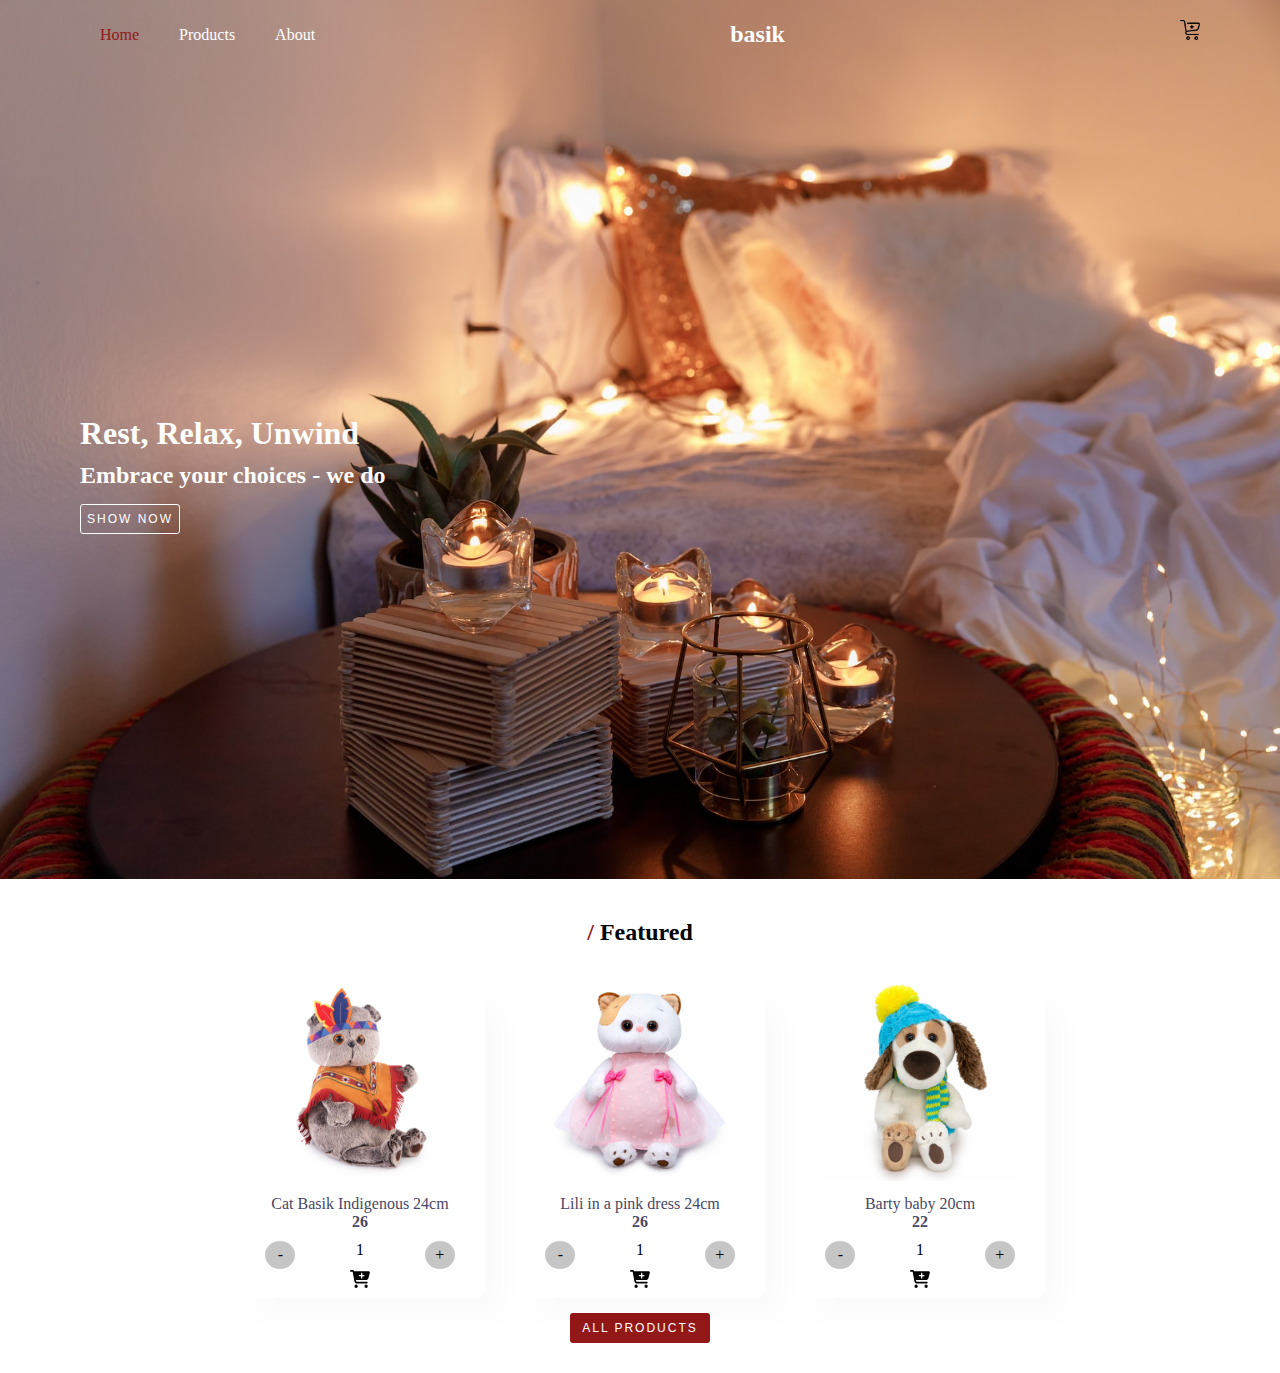
==== index.html @ d174b93e "raw_commit" ====
<!DOCTYPE html>
<html lang="en">
<head>
  <meta charset="UTF-8">
  <meta http-equiv="X-UA-Compatible" content="IE=edge">
  <meta name="viewport" content="width=device-width, initial-scale=1.0">
  <meta name="description" content="Online store">
  <link rel="stylesheet" href="style.css">
  <title>Basik online store</title>
</head>
<body>
  <section class="section">
    <!-- Cart bag -->
    <div class="cart-bag">
      <img class="xmark" src="/icons/xmark-solid.svg" alt="">
        <section class="featured-bag">
          <h2 class="featured__title">Your Bag</h2>
          <div class="productsContainer">
          </div>
          <div class="lowerbag">
            <h2 class="total">Total : 0</h2>
            <button class="featured__btn">CHECKOUT</button>
          </div>
        </section>
    </div>
    <!-- header -->
    <header class="header">
      <div>
        <ul class="navbar">
          <li class="navbar__li"><a class="navbar__a active" href="index.html">Home</a></li>
          <li class="navbar__li"><a class="navbar__a" href="shop.html">Products</a></li>
          <li class="navbar__li"><a class="navbar__a" href="about.html">About</a></li>
        </ul>
      </div>
      <a class="header__a" href="#"><p class="header__logo">basik</p></a>
      <div class="header__a header__cart shop"><img img class="bucket icon" src="/icons/add-cart.png" alt=""></div>
    </header>
    <main class="main">
      <h1 class="main__title">Rest, Relax, Unwind</h1>
      <h2 class="main__subtitle">Embrace your choices - we do</h2>
      <a href="shop.html">
        <button class="main__btn">SHOW NOW</button>
      </a>
    </main>
  </section>
  <!-- Products -->
  <section class="featured">
    <h2 class="featured__title"><span class="span">/</span> Featured</h2>
    <div class="products-container">
      <div class="product" data-id="01">
        <img class="product__img" src="/img/Basik_indigenous.jpeg" alt="cat">
        <div class="product__description">
          <p class="product__text">Cat Basik Indigenous 24cm</p>
          <p class="product__price">26</p>
        </div>
        <!-- counter -->
        <div class="product__counter-wrapper counter">
          <div class="product__control counter__minus" data-action="minus">-</div>
          <div class="product__current counter__number" data-counter="">1</div>
          <div class="product__control counter__minus" data-action="plus">+</div>
        </div>
        <img data-cart class="icon" src="icons/cart-plus-solid.svg" alt="cart">
      </div>
      <div class="product"  data-id="10">
        <img class="product__img" src="/img/Lili_pink.jpg" alt="Lili">
        <div class="product__description">
          <p class="product__text">Lili in a pink dress 24cm</p>
          <p class="product__price">26</p>
        </div>
        <!-- counter -->
        <div class="product__counter-wrapper counter">
          <div class="product__control counter__minus" data-action="minus">-</div>
          <div class="product__current counter__number" data-counter="">1</div>
          <div class="product__control counter__minus" data-action="plus">+</div>
        </div>
        <img data-cart class="icon" src="icons/cart-plus-solid.svg" alt="cart">
      </div>
      <div class="product" data-id="11">
        <img class="product__img" src="/img/barty_front.jpg" alt="barty">
        <div class="product__description">
          <p class="product__text">Barty baby 20cm</p>
          <p class="product__price">22</p>
        </div>
        <!-- counter -->
        <div class="product__counter-wrapper counter">
          <div class="product__control counter__minus" data-action="minus">-</div>
          <div class="product__current counter__number" data-counter="">1</div>
          <div class="product__control counter__minus" data-action="plus">+</div>
        </div>
        <img data-cart class="icon" src="icons/cart-plus-solid.svg" alt="cart">
      </div>
    </div>
    <!-- btn -->
    <a href="shop.html">
      <button class="featured__btn">ALL PRODUCTS</button>
    </a>
  </section>
  <script src="script.js"></script>
</body>
</html>
---- style.css ----
* {
  margin: 0;
  padding: 0;
  box-sizing: border-box;
}

body {
  width: 100%;
}

.section {
  background: url(img/first_section_background.jpg);
  background-size: cover;
  background-position: top 25% right 0;
}

.header {
  display: flex;
  align-items: center;
  justify-content: space-between;
  padding: 20px 20px;
  max-width: 1550px;
  margin: 0 auto;
}
.header__logo {
  text-decoration: none;
  font-size: 24px;
  font-weight: 800;
  color: white;
}
.header__a {
  text-decoration: none;
}
.header__cart {
  color: white;
}

.navbar {
  display: flex;
  align-items: center;
  justify-content: center;
}
.navbar__li {
  list-style: none;
  padding: 0 10px;
}
.navbar__a {
  text-decoration: none;
  font-size: 16px;
  font-weight: 500;
  color: white;
  transition: 0.3s ease;
}
.navbar__a:hover, .navbar__a.active {
  color: rgb(147, 24, 24);
}

.icon {
  width: 20px;
  height: 20px;
  background: transparent;
  margin-bottom: 5px;
}

.main {
  height: 90vh;
  max-width: 1550px;
  margin: 0 auto;
  padding: 0 20px;
  display: flex;
  flex-direction: column;
  align-items: flex-start;
  justify-content: center;
}
.main__title {
  color: white;
  font-size: 32px;
  margin-bottom: 10px;
}
.main__subtitle {
  color: white;
  margin-bottom: 15px;
}
.main__btn {
  color: white;
  background: transparent;
  border: 1px solid white;
  border-radius: 3px;
  font-size: 12px;
  width: 100px;
  height: 30px;
  letter-spacing: 2px;
  transition: all 300ms ease;
}

.main__btn:hover {
  background: rgb(147, 24, 24);
  color: rgb(255, 255, 255);
  border: none;
}

.span {
  color: rgb(147, 24, 24);
}

.cart {
  width: 25px;
  height: 25px;
  border-radius: 50px;
  background-color: rgb(198, 198, 198);
  color: black;
  position: absolute;
  bottom: 15px;
  right: 10px;
}

.featured {
  text-align: center;
  max-width: 1550px;
  margin: 0 auto;
  padding-top: 40px;
}
.featured__btn {
  color: white;
  background: rgb(147, 24, 24);
  border: none;
  border-radius: 3px;
  font-size: 12px;
  width: 140px;
  height: 30px;
  letter-spacing: 2px;
  margin-bottom: 30px;
}
.featured__btn:hover {
  cursor: pointer;
  background: rgb(119, 119, 119);
  transition: 0.3s;
}

.products-container {
  display: flex;
  flex-direction: column;
  align-items: center;
  padding-top: 20px;
  max-width: 85%;
  margin: 0 auto;
}

.product:hover {
  box-shadow: 20px 20px 30px 30px rgba(0, 0, 0, 0.06);
}

.product {
  position: relative;
  width: 25%;
  width: 250px;
  cursor: pointer;
  border-radius: 10px;
  box-shadow: 20px 20px 30px rgba(0, 0, 0, 0.02);
  margin: 15px 0;
  transition: 0.2s ease;
}
.product__img {
  width: 200px;
  height: 200px;
  border-radius: 10px;
  margin-bottom: 10px;
}
.product__price {
  color: rgb(72, 72, 101);
  font-weight: 600;
  margin-bottom: 10px;
}
.product__text {
  color: rgb(72, 72, 101);
}

.counter {
  display: flex;
  justify-content: center;
  justify-content: space-around;
}

.counter__minus {
  outline: none;
  background: rgb(198, 198, 198);
  border-radius: 100%;
  width: 30px;
  padding: 5px;
}

.shop {
  color: black;
}

.shop:hover {
  cursor: pointer;
  transform: scale(1.2);
  transition: transform 0.2s;
}

.grey {
  color: rgb(72, 72, 101);
}

.main-shop {
  height: 30vh;
  max-width: 1550px;
  margin: 0 auto;
  padding: 0 100px;
  background-color: rgb(203, 203, 203);
  display: flex;
  align-items: center;
}

.products {
  display: flex;
  flex-direction: row;
  text-align: center;
  max-width: 1550px;
  margin: 0 auto;
  padding-top: 40px;
}

.product-shop {
  flex-wrap: wrap;
}

.filter {
  text-align: left;
  max-width: 190px;
  padding-left: 10px;
}

.search-container {
  display: flex;
  flex-direction: column;
  align-items: center;
}

.input {
  width: 110px;
  height: 25px;
  background-color: rgb(203, 203, 203);
  border: none;
  border-radius: 3px;
  margin-bottom: 10px;
}

.search-btn {
  width: 50px;
  height: 20px;
  background-color: rgb(203, 203, 203);
  color: rgb(72, 72, 101);
  border: none;
  border-radius: 3px;
  margin-bottom: 5px;
}

.input-range {
  width: 100px;
  height: 5px;
  margin-bottom: 7px;
}

.shop-title {
  font-size: 16px;
  margin-bottom: 10px;
}

.shop-text {
  color: rgb(72, 72, 101);
  margin-bottom: 10px;
  cursor: pointer;
}

.shop-value {
  color: rgb(72, 72, 101);
  font-size: 14px;
}

.about-text {
  padding: 20px 0 100px;
  max-width: 600px;
  padding: 30px;
  margin: 0 auto;
  text-align: left;
}

@media only screen and (min-width: 768px) {
  .header {
    padding: 20px 80px;
  }
  .navbar__li {
    padding: 0 20px;
  }
  .main {
    padding: 0 80px;
  }
  .products-container {
    flex-direction: row;
    justify-content: center;
  }
  .product {
    margin: 15px 15px 15px;
  }
  .filter {
    padding-left: 80px;
  }
}
@media only screen and (max-width: 378px) {
  .product {
    width: 25%;
    width: 150px;
  }
  .product__img {
    width: 150px;
    height: 150px;
  }
  .cart {
    width: 15px;
    height: 15px;
  }
}
.cart-bag {
  position: fixed;
  top: 0;
  right: -100%;
  height: 100vh;
  background: rgb(203, 203, 203);
  transition: 0.6s all;
  z-index: 40;
  min-width: 250px;
}

.cart-bag_active {
  right: 0px;
}

.none {
  display: none;
}

.xmark {
  width: 20px;
  height: 20px;
}

.featured-bag {
  padding-top: 0;
  text-align: center;
  margin: 0 auto;
  width: 90%;
}

.productsContainer {
  width: 300px;
}

.bag {
  height: 60px;
  width: 275px;
  display: flex;
}

.bag-img {
  height: 60px;
  width: 100px;
}

.bag-description {
  padding: 0 50px 0 20px;
  width: 200px;
  padding: 10px 20px;
  text-align: left;
}

.bag-text {
  font-size: 12px;
}

.bag-price {
  font-size: 14px;
  margin: 0;
}

.bag-remove {
  font-size: 12px;
}

.total {
  font-size: 18px;
  margin-bottom: 20px;
}/*# sourceMappingURL=style.css.map */
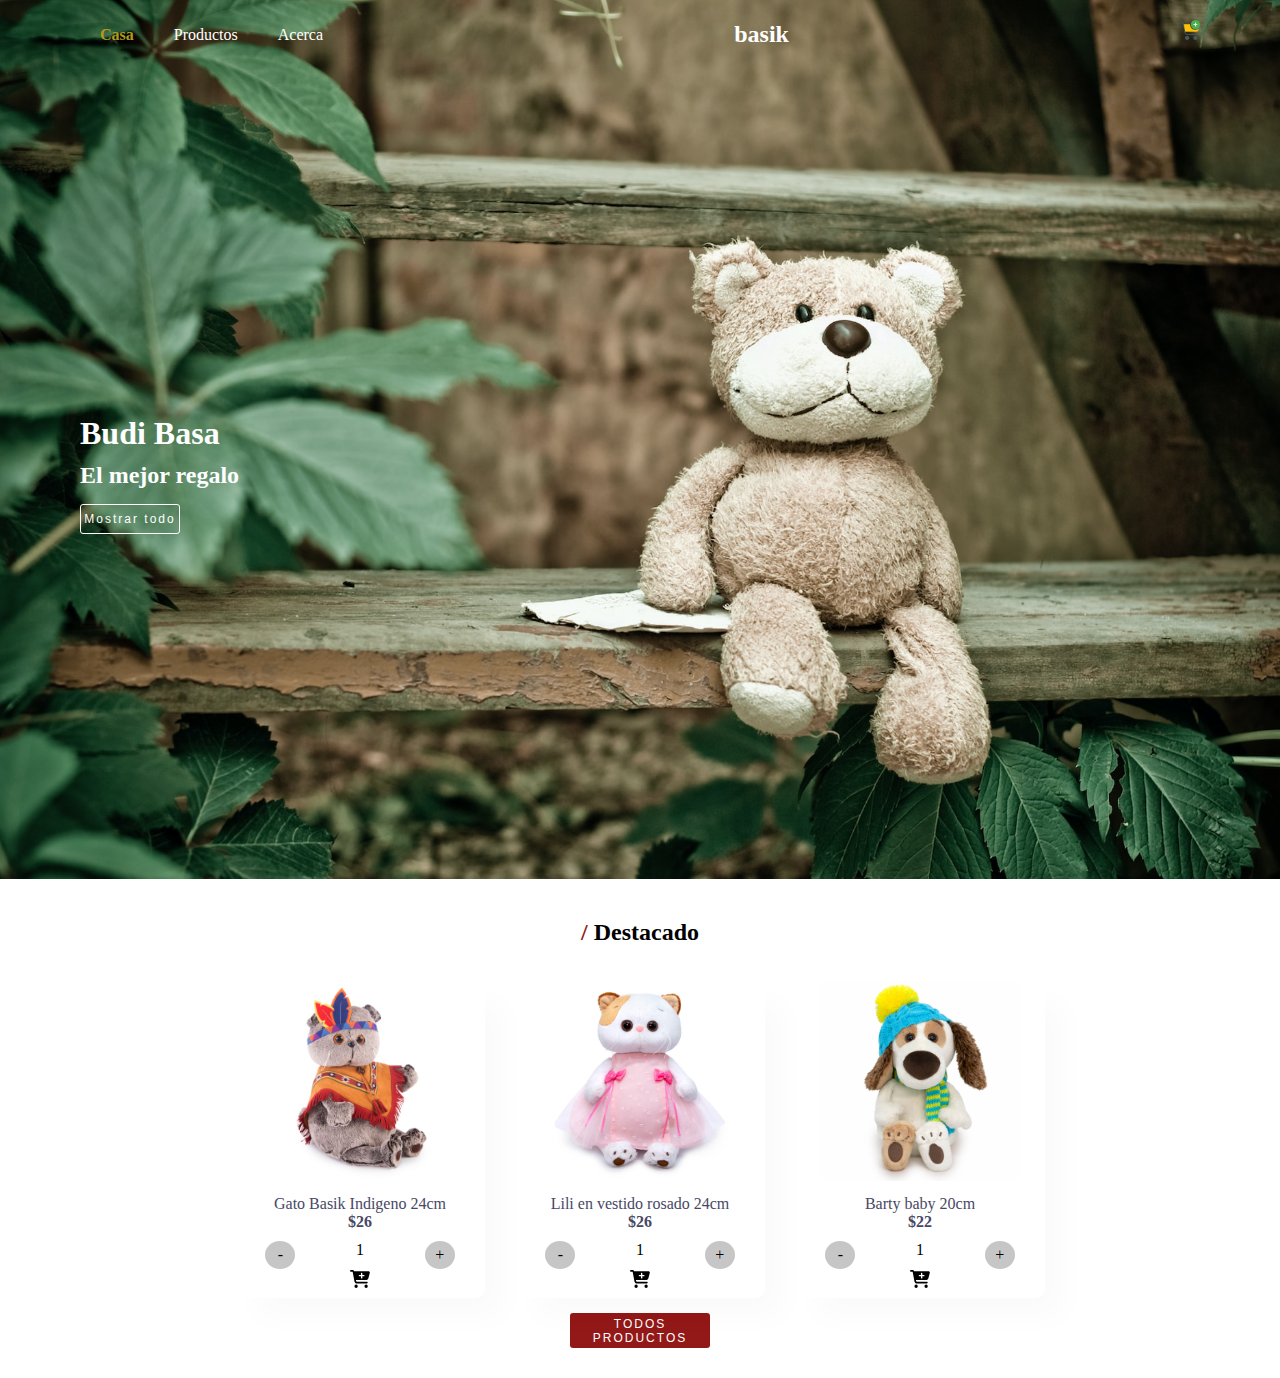
==== commit 848402dd: "Add files via upload" ====
--- a/index.html
+++ b/index.html
@@ -6,7 +6,7 @@
   <meta name="viewport" content="width=device-width, initial-scale=1.0">
   <meta name="description" content="Online store">
   <link rel="stylesheet" href="style.css">
-  <title>Basik online store</title>
+  <title>Basik tienda online</title>
 </head>
 <body>
   <section class="section">
@@ -14,7 +14,7 @@
     <div class="cart-bag">
       <img class="xmark" src="/icons/xmark-solid.svg" alt="">
         <section class="featured-bag">
-          <h2 class="featured__title">Your Bag</h2>
+          <h2 class="featured__title">Su bolsa</h2>
           <div class="productsContainer">
           </div>
           <div class="lowerbag">
@@ -27,31 +27,31 @@
     <header class="header">
       <div>
         <ul class="navbar">
-          <li class="navbar__li"><a class="navbar__a active" href="index.html">Home</a></li>
-          <li class="navbar__li"><a class="navbar__a" href="shop.html">Products</a></li>
-          <li class="navbar__li"><a class="navbar__a" href="about.html">About</a></li>
+          <li class="navbar__li"><a class="navbar__a active" href="index.html">Casa</a></li>
+          <li class="navbar__li"><a class="navbar__a" href="shop.html">Productos</a></li>
+          <li class="navbar__li"><a class="navbar__a" href="about.html">Acerca</a></li>
         </ul>
       </div>
       <a class="header__a" href="#"><p class="header__logo">basik</p></a>
-      <div class="header__a header__cart shop"><img img class="bucket icon" src="/icons/add-cart.png" alt=""></div>
+      <div class="header__a header__cart shop"><img img class="bucket icon" src="/icons/cart.png" alt=""></div>
     </header>
     <main class="main">
-      <h1 class="main__title">Rest, Relax, Unwind</h1>
-      <h2 class="main__subtitle">Embrace your choices - we do</h2>
+      <h1 class="main__title">Budi Basa</h1>
+      <h2 class="main__subtitle">El mejor regalo</h2>
       <a href="shop.html">
-        <button class="main__btn">SHOW NOW</button>
+        <button class="main__btn">Mostrar todo</button>
       </a>
     </main>
   </section>
   <!-- Products -->
   <section class="featured">
-    <h2 class="featured__title"><span class="span">/</span> Featured</h2>
+    <h2 class="featured__title"><span class="span">/</span> Destacado</h2>
     <div class="products-container">
       <div class="product" data-id="01">
         <img class="product__img" src="/img/Basik_indigenous.jpeg" alt="cat">
         <div class="product__description">
-          <p class="product__text">Cat Basik Indigenous 24cm</p>
-          <p class="product__price">26</p>
+          <p class="product__text">Gato Basik Indigeno 24cm</p>
+          <p class="product__price">$26</p>
         </div>
         <!-- counter -->
         <div class="product__counter-wrapper counter">
@@ -64,8 +64,8 @@
       <div class="product"  data-id="10">
         <img class="product__img" src="/img/Lili_pink.jpg" alt="Lili">
         <div class="product__description">
-          <p class="product__text">Lili in a pink dress 24cm</p>
-          <p class="product__price">26</p>
+          <p class="product__text">Lili en vestido rosado 24cm</p>
+          <p class="product__price">$26</p>
         </div>
         <!-- counter -->
         <div class="product__counter-wrapper counter">
@@ -79,7 +79,7 @@
         <img class="product__img" src="/img/barty_front.jpg" alt="barty">
         <div class="product__description">
           <p class="product__text">Barty baby 20cm</p>
-          <p class="product__price">22</p>
+          <p class="product__price">$22</p>
         </div>
         <!-- counter -->
         <div class="product__counter-wrapper counter">
@@ -92,7 +92,7 @@
     </div>
     <!-- btn -->
     <a href="shop.html">
-      <button class="featured__btn">ALL PRODUCTS</button>
+      <button class="featured__btn">TODOS PRODUCTOS</button>
     </a>
   </section>
   <script src="script.js"></script>
--- a/style.css
+++ b/style.css
@@ -9,7 +9,7 @@
 }
 
 .section {
-  background: url(img/first_section_background.jpg);
+  background: url(img/first_background.jpg);
   background-size: cover;
   background-position: top 25% right 0;
 }
@@ -52,7 +52,8 @@
   transition: 0.3s ease;
 }
 .navbar__a:hover, .navbar__a.active {
-  color: rgb(147, 24, 24);
+  color: rgb(177, 154, 28);
+  font-weight: 800;
 }
 
 .icon {
@@ -97,6 +98,7 @@
   background: rgb(147, 24, 24);
   color: rgb(255, 255, 255);
   border: none;
+  cursor: pointer;
 }
 
 .span {
@@ -127,7 +129,7 @@
   border-radius: 3px;
   font-size: 12px;
   width: 140px;
-  height: 30px;
+  height: 35px;
   letter-spacing: 2px;
   margin-bottom: 30px;
 }
@@ -257,6 +259,11 @@
   margin-bottom: 5px;
 }
 
+.search-btn:hover {
+  cursor: pointer;
+  color: black;
+}
+
 .input-range {
   width: 100px;
   height: 5px;
@@ -284,7 +291,8 @@
   max-width: 600px;
   padding: 30px;
   margin: 0 auto;
-  text-align: left;
+  text-align: center;
+  letter-spacing: 1px;
 }
 
 @media only screen and (min-width: 768px) {
@@ -346,6 +354,10 @@
   height: 20px;
 }
 
+.xmark:hover {
+  cursor: pointer;
+}
+
 .featured-bag {
   padding-top: 0;
   text-align: center;
@@ -358,14 +370,14 @@
 }
 
 .bag {
-  height: 60px;
+  height: 80px;
   width: 275px;
   display: flex;
 }
 
 .bag-img {
-  height: 60px;
-  width: 100px;
+  height: 80px;
+  width: 80px;
 }
 
 .bag-description {
